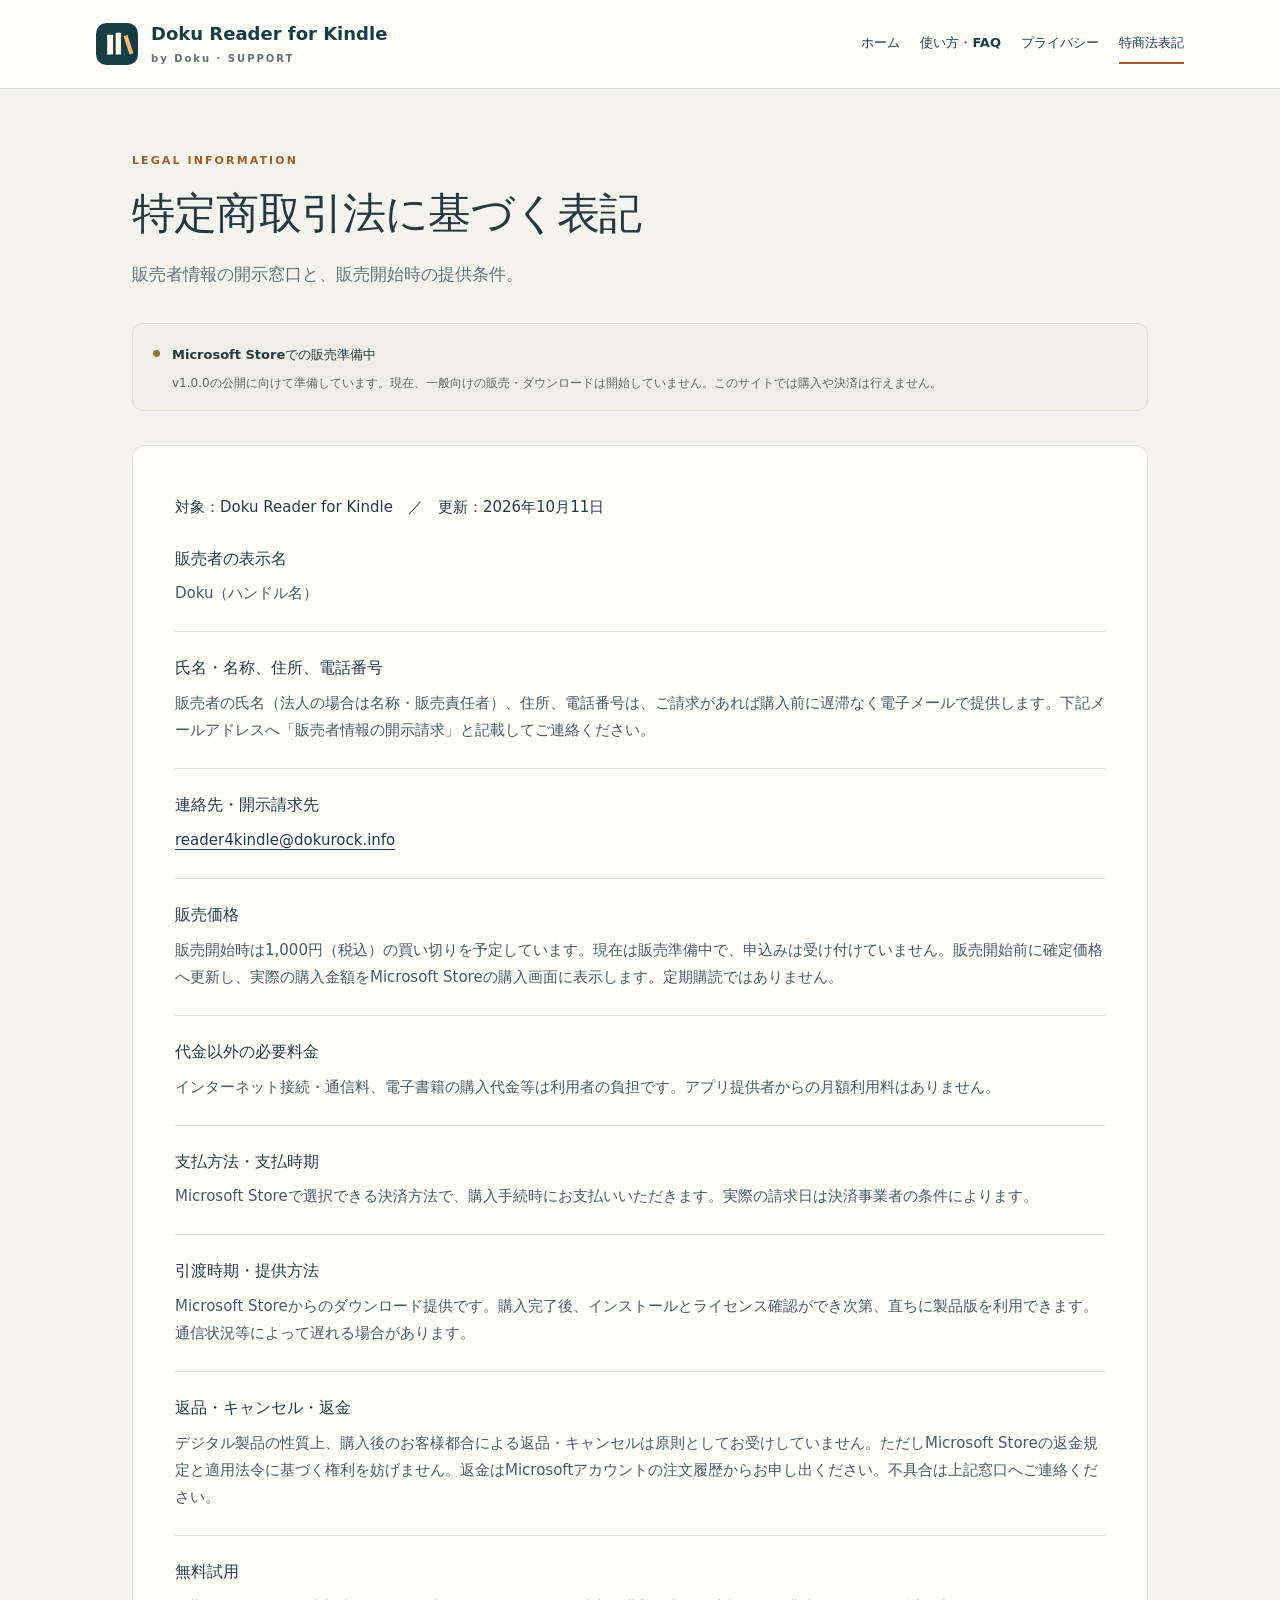
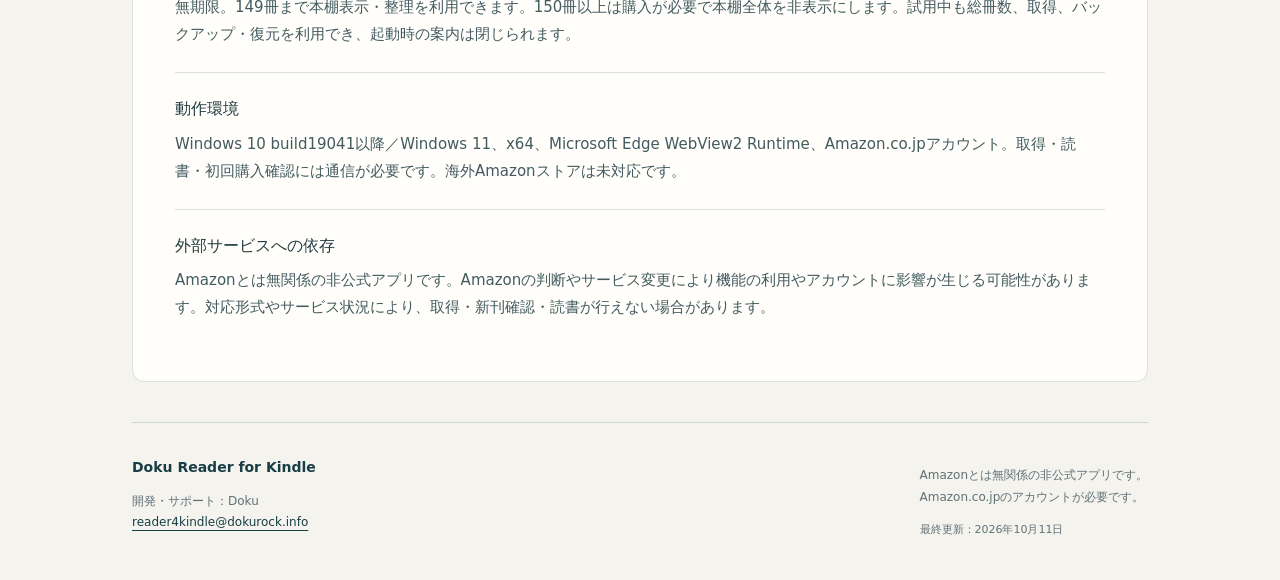
==== legal.html @ 06649411 "Publish Doku Reader for Kindle support site" ====
<!doctype html>
<html lang="ja"><head><meta charset="utf-8"><meta name="viewport" content="width=device-width,initial-scale=1"><meta name="description" content="Doku Reader for Kindleの使い方、無料試用、購入状態、バックアップ、お問い合わせについて。"><meta name="color-scheme" content="light"><meta http-equiv="Content-Security-Policy" content="default-src 'none'; style-src 'self'; img-src 'self'; base-uri 'none'; form-action 'none'; object-src 'none'"><title>特定商取引法に基づく表記 | Doku Reader for Kindle</title><link rel="icon" href="favicon.svg" type="image/svg+xml"><link rel="stylesheet" href="style.css"></head>
<body><a class="skip" href="#main">本文へ移動</a><header class="site-header"><div class="header-inner"><a class="brand" href="index.html"><img src="favicon.svg" width="42" height="42" alt=""><span>Doku Reader for Kindle<small>by Doku · SUPPORT</small></span></a><nav aria-label="サイト内"><a href="index.html">ホーム</a><a href="support.html">使い方・FAQ</a><a href="privacy.html">プライバシー</a><a href="legal.html" aria-current="page">特商法表記</a></nav></div></header>
<main id="main"><section class="page-heading"><p class="eyebrow">LEGAL INFORMATION</p><h1>特定商取引法に基づく表記</h1><p class="lead">販売者情報の開示窓口と、販売開始時の提供条件。</p></section><aside class="release-note"><span class="status-dot" aria-hidden="true"></span><div><strong>Microsoft Storeでの販売準備中</strong><p>v1.0.0の公開に向けて準備しています。現在、一般向けの販売・ダウンロードは開始していません。このサイトでは購入や決済は行えません。</p></div></aside><article class="article"><p>対象：Doku Reader for Kindle　／　更新：2026年10月11日</p>
<dl>
<dt>販売者の表示名</dt><dd>Doku（ハンドル名）</dd>
<dt>氏名・名称、住所、電話番号</dt><dd>販売者の氏名（法人の場合は名称・販売責任者）、住所、電話番号は、ご請求があれば購入前に遅滞なく電子メールで提供します。下記メールアドレスへ「販売者情報の開示請求」と記載してご連絡ください。</dd>
<dt>連絡先・開示請求先</dt><dd><a href="mailto:reader4kindle@dokurock.info">reader4kindle@dokurock.info</a></dd>
<dt>販売価格</dt><dd>販売開始時は1,000円（税込）の買い切りを予定しています。現在は販売準備中で、申込みは受け付けていません。販売開始前に確定価格へ更新し、実際の購入金額をMicrosoft Storeの購入画面に表示します。定期購読ではありません。</dd>
<dt>代金以外の必要料金</dt><dd>インターネット接続・通信料、電子書籍の購入代金等は利用者の負担です。アプリ提供者からの月額利用料はありません。</dd>
<dt>支払方法・支払時期</dt><dd>Microsoft Storeで選択できる決済方法で、購入手続時にお支払いいただきます。実際の請求日は決済事業者の条件によります。</dd>
<dt>引渡時期・提供方法</dt><dd>Microsoft Storeからのダウンロード提供です。購入完了後、インストールとライセンス確認ができ次第、直ちに製品版を利用できます。通信状況等によって遅れる場合があります。</dd>
<dt>返品・キャンセル・返金</dt><dd>デジタル製品の性質上、購入後のお客様都合による返品・キャンセルは原則としてお受けしていません。ただしMicrosoft Storeの返金規定と適用法令に基づく権利を妨げません。返金はMicrosoftアカウントの注文履歴からお申し出ください。不具合は上記窓口へご連絡ください。</dd>
<dt>無料試用</dt><dd>無期限。149冊まで本棚表示・整理を利用できます。150冊以上は購入が必要で本棚全体を非表示にします。試用中も総冊数、取得、バックアップ・復元を利用でき、起動時の案内は閉じられます。</dd>
<dt>動作環境</dt><dd>Windows 10 build19041以降／Windows 11、x64、Microsoft Edge WebView2 Runtime、Amazon.co.jpアカウント。取得・読書・初回購入確認には通信が必要です。海外Amazonストアは未対応です。</dd>
<dt>外部サービスへの依存</dt><dd>Amazonとは無関係の非公式アプリです。Amazonの判断やサービス変更により機能の利用やアカウントに影響が生じる可能性があります。対応形式やサービス状況により、取得・新刊確認・読書が行えない場合があります。</dd>
</dl>
</article></main>
<footer class="site-footer"><div><strong>Doku Reader for Kindle</strong><p>開発・サポート：Doku<br><a href="mailto:reader4kindle@dokurock.info">reader4kindle@dokurock.info</a></p></div><div><p>Amazonとは無関係の非公式アプリです。<br>Amazon.co.jpのアカウントが必要です。</p><small>最終更新：2026年10月11日</small></div></footer></body></html>
---- style.css ----
:root{font-family:"Yu Gothic UI","Meiryo",system-ui,sans-serif;color:#233b40;background:#f5f3ee;font-size:16px;font-synthesis:none;line-height:1.8;--ink:#183e45;--muted:#607176;--line:#dce1dc;--paper:#fffefa;--accent:#a45a24}*{box-sizing:border-box}body{margin:0}a{color:var(--ink);text-underline-offset:4px;overflow-wrap:anywhere}a:hover{color:var(--accent)}a:focus-visible,summary:focus-visible{outline:3px solid #bd6b20;outline-offset:5px}.skip{position:absolute;left:16px;top:-100px;background:white;padding:10px;z-index:10}.skip:focus{top:12px}.site-header{border-bottom:1px solid var(--line);background:var(--paper)}.header-inner{max-width:1160px;padding:22px 36px;margin:auto;display:flex;align-items:center;justify-content:space-between;gap:24px}.brand{display:flex;align-items:center;gap:13px;text-decoration:none;font-size:18px;font-weight:750;line-height:1.35;min-width:0}.brand img{flex:none}.brand small{display:block;font-size:10px;letter-spacing:2px;font-weight:600;color:var(--muted);margin-top:6px}nav{display:flex;flex-wrap:wrap;gap:6px 20px;font-size:13px;font-weight:650}nav a{text-decoration:none;padding:7px 0}nav a[aria-current=page]{border-bottom:2px solid var(--accent)}main{max-width:1088px;margin:auto;padding:62px 36px 40px}.page-heading{max-width:820px}.eyebrow{font-size:11px;font-weight:750;letter-spacing:2.1px;color:var(--accent);margin:0 0 12px}.page-heading h1{font-size:clamp(27px,4vw,43px);letter-spacing:-.8px;line-height:1.4;margin:0 0 16px;font-weight:750}.lead{font-size:17px;color:var(--muted);margin:0}.release-note{display:flex;gap:12px;align-items:flex-start;background:#efeee5;border:1px solid #dedfcf;border-radius:10px;padding:16px 20px;margin:34px 0}.release-note strong{font-size:13px}.release-note p{font-size:12px;line-height:1.7;margin:4px 0 0;color:#5d655c}.status-dot{width:7px;height:7px;background:#8a7837;border-radius:50%;flex:none;margin-top:10px}.intro-grid{display:grid;grid-template-columns:repeat(3,minmax(0,1fr));gap:18px;margin:30px 0 42px}.topic-card{display:flex;flex-direction:column;min-height:240px;padding:25px;background:var(--paper);border:1px solid var(--line);border-radius:12px;text-decoration:none;transition:border-color .15s,transform .15s}.topic-card:hover{border-color:#90a8a1;transform:translateY(-2px)}.card-number{font-size:12px;font-weight:650;color:#9b7651}.topic-card h2{font-size:20px;margin:17px 0 9px}.topic-card p{font-size:14px;color:var(--muted);margin:0 0 24px}.card-link{font-size:12px;font-weight:750;margin-top:auto;display:flex;justify-content:space-between}.content-panel{background:var(--paper);border:1px solid var(--line);border-radius:12px;padding:32px}.content-panel h2,.contact-panel h2{font-size:24px;line-height:1.5;margin:0 0 16px}.content-panel p:not(.eyebrow){font-size:15px;color:var(--muted)}.feature-tags{display:flex;flex-wrap:wrap;gap:8px;margin-top:22px}.feature-tags span{border:1px solid #d4dfd8;border-radius:5px;padding:4px 10px;font-size:12px;color:var(--ink)}.contact-panel{display:flex;flex-direction:column;align-items:flex-start;gap:12px;background:var(--ink);color:#fffaf0;border-radius:12px;padding:32px;margin-top:28px}.contact-panel .eyebrow{color:#eebd75}.contact-panel p:not(.eyebrow){font-size:14px;color:#c8d9d7;margin:0}.contact-link{font-size:16px;color:#fffaf0;padding:9px 0;font-weight:600}.contact-link:hover{color:#eebd75}.contact-link span{margin-left:12px}.service-note{padding:30px 0 0;font-size:13px;color:var(--muted)}.service-note h2{font-size:14px;color:var(--ink)}.site-footer{max-width:1016px;margin:0 auto;padding:32px 0 36px;border-top:1px solid #ced9d2;display:flex;justify-content:space-between;gap:32px;font-size:12px;color:var(--muted)}.site-footer strong{font-size:14px;color:var(--ink)}.site-footer p{margin:10px 0}.site-footer small{font-size:11px}.article{background:var(--paper);border:1px solid var(--line);border-radius:12px;padding:36px 42px;font-size:15px}.article h2{font-size:23px;line-height:1.5;margin:34px 0 14px;padding-top:8px}.article h2:first-child,.article section:first-child h2:first-child{margin-top:0}.article h3{font-size:17px;margin-top:26px}.article p{margin:12px 0}.article section+section{border-top:1px solid var(--line);margin-top:30px}.article section{scroll-margin-top:25px}.steps{padding-left:24px}.steps li{padding-left:6px;margin:20px 0}.steps li::marker{color:var(--accent);font-weight:bold}.steps p{color:var(--muted);margin-top:5px}.trial-grid{display:grid;grid-template-columns:1fr 1fr;gap:14px;margin:22px 0}.trial-grid>div{background:#f2f5ef;border-radius:8px;padding:20px}.trial-grid strong{display:block;font-size:22px;line-height:1.5}.trial-grid p{font-size:13px;color:var(--muted)}details{border-bottom:1px solid var(--line);padding:15px 0}summary{cursor:pointer;font-weight:650;padding:5px 0}details p{padding-left:18px;color:var(--muted)}.email{font-size:19px;font-weight:650}dt{font-weight:750;font-size:16px;margin:24px 0 7px;border-top:1px solid var(--line);padding-top:22px}dt:first-child{border:0;margin-top:0;padding-top:0}dd{margin:0;color:#435b60}dl{margin:24px 0}p,dd,li{overflow-wrap:anywhere}@media(max-width:950px){.header-inner{align-items:flex-start;flex-direction:column;gap:16px}.site-footer{margin:0 36px}}@media(max-width:650px){.header-inner{padding:20px}.brand{font-size:17px}nav{gap:4px 17px;font-size:12px}main{padding:38px 20px 24px}.page-heading h1{letter-spacing:-.3px}.lead{font-size:15px}.release-note{padding:14px;margin:25px 0}.intro-grid{grid-template-columns:1fr;gap:12px;margin-bottom:26px}.topic-card{min-height:0;padding:20px}.topic-card h2{margin-top:8px}.topic-card p{margin-bottom:16px}.content-panel,.contact-panel{padding:24px}.content-panel h2,.contact-panel h2{font-size:21px}.article{padding:24px 20px;font-size:14px}.article h2{font-size:21px}.trial-grid{grid-template-columns:1fr}.site-footer{margin:0 20px;flex-direction:column;gap:14px}.email,.contact-link{font-size:16px}}@media(prefers-reduced-motion:reduce){*{transition:none!important;scroll-behavior:auto!important}}
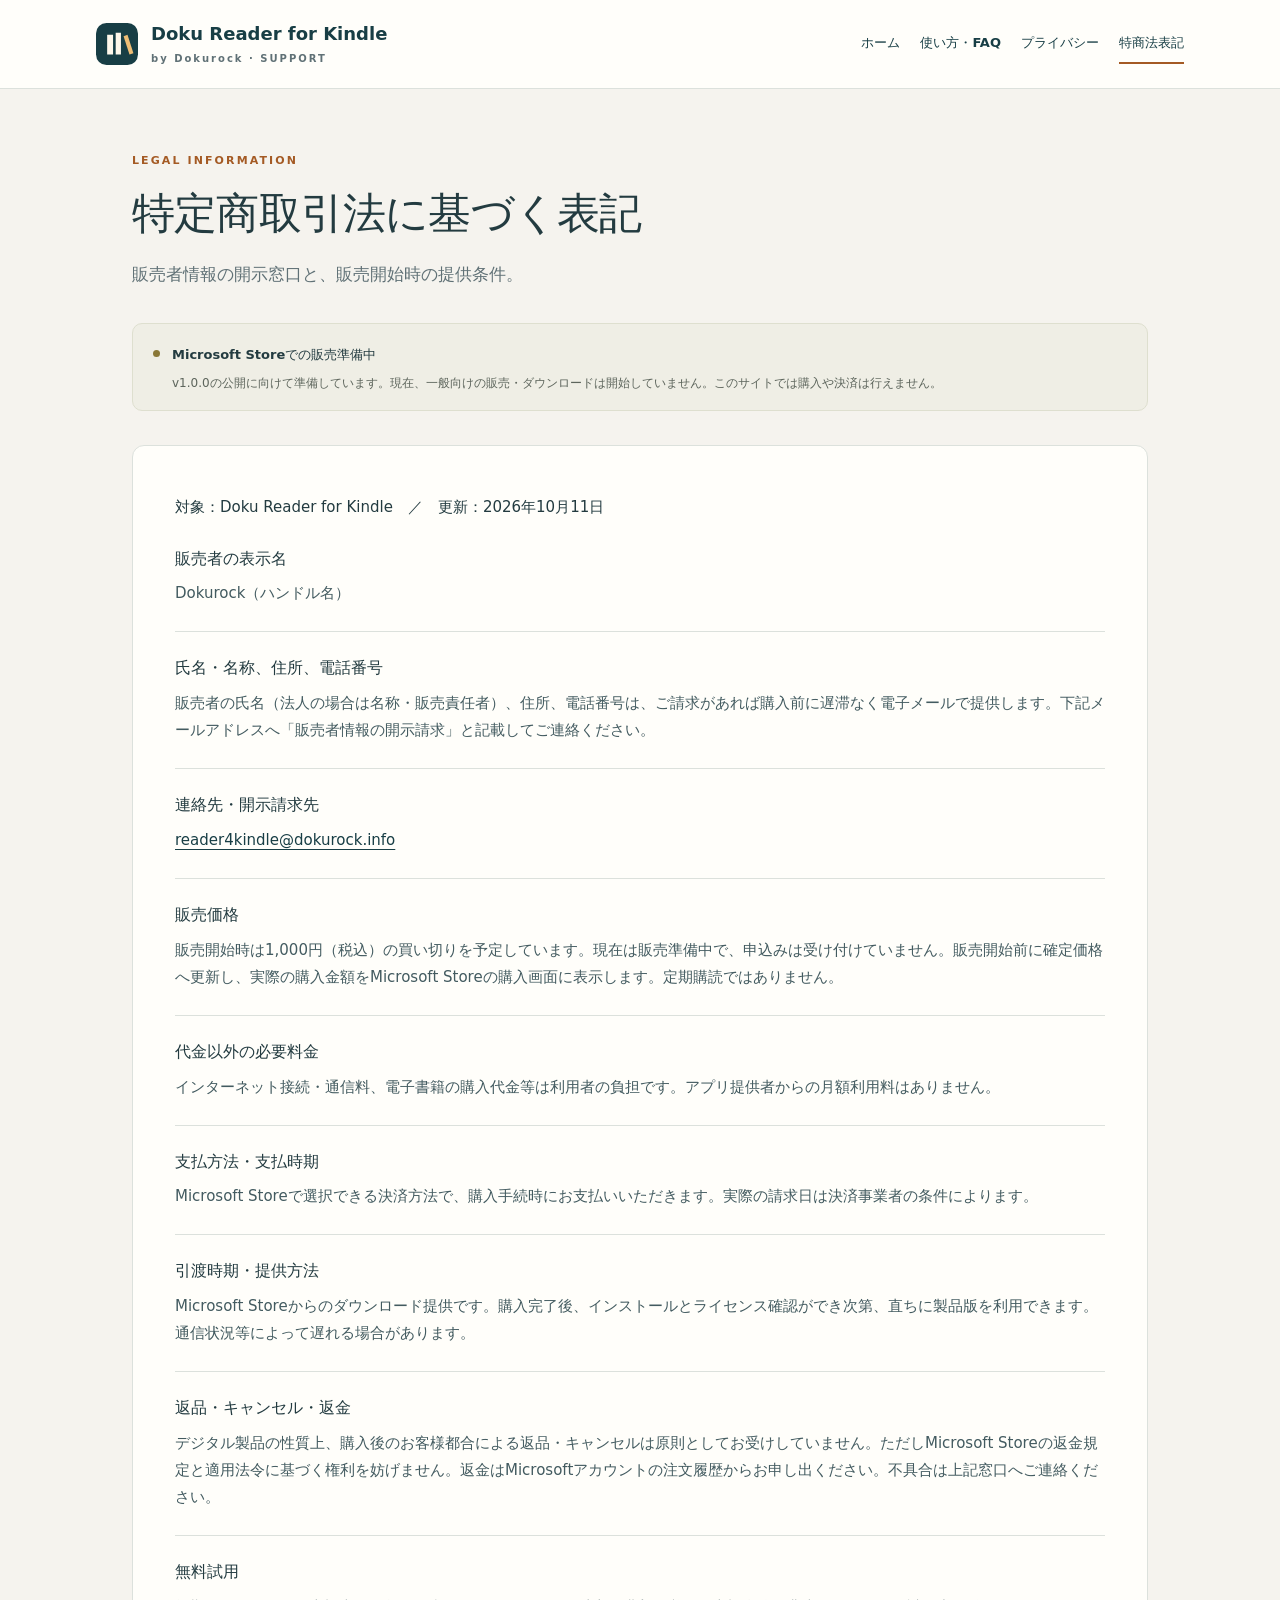
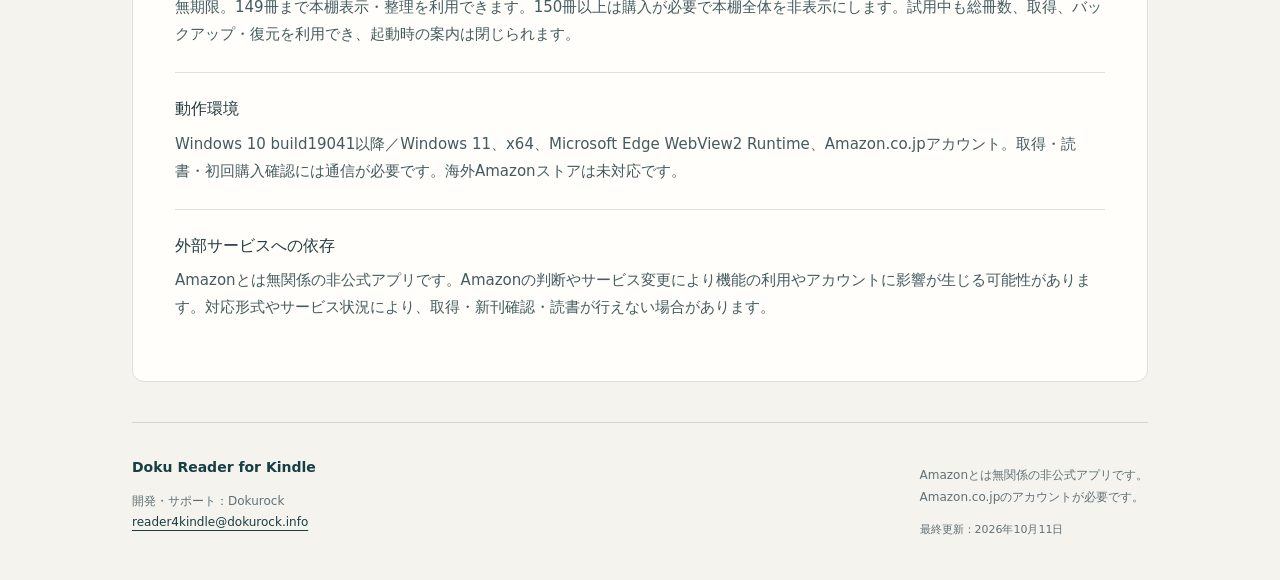
==== commit b8ca303a: "Align public publisher name with Dokurock Store registration" ====
--- a/legal.html
+++ b/legal.html
@@ -1,9 +1,9 @@
 <!doctype html>
 <html lang="ja"><head><meta charset="utf-8"><meta name="viewport" content="width=device-width,initial-scale=1"><meta name="description" content="Doku Reader for Kindleの使い方、無料試用、購入状態、バックアップ、お問い合わせについて。"><meta name="color-scheme" content="light"><meta http-equiv="Content-Security-Policy" content="default-src 'none'; style-src 'self'; img-src 'self'; base-uri 'none'; form-action 'none'; object-src 'none'"><title>特定商取引法に基づく表記 | Doku Reader for Kindle</title><link rel="icon" href="favicon.svg" type="image/svg+xml"><link rel="stylesheet" href="style.css"></head>
-<body><a class="skip" href="#main">本文へ移動</a><header class="site-header"><div class="header-inner"><a class="brand" href="index.html"><img src="favicon.svg" width="42" height="42" alt=""><span>Doku Reader for Kindle<small>by Doku · SUPPORT</small></span></a><nav aria-label="サイト内"><a href="index.html">ホーム</a><a href="support.html">使い方・FAQ</a><a href="privacy.html">プライバシー</a><a href="legal.html" aria-current="page">特商法表記</a></nav></div></header>
+<body><a class="skip" href="#main">本文へ移動</a><header class="site-header"><div class="header-inner"><a class="brand" href="index.html"><img src="favicon.svg" width="42" height="42" alt=""><span>Doku Reader for Kindle<small>by Dokurock · SUPPORT</small></span></a><nav aria-label="サイト内"><a href="index.html">ホーム</a><a href="support.html">使い方・FAQ</a><a href="privacy.html">プライバシー</a><a href="legal.html" aria-current="page">特商法表記</a></nav></div></header>
 <main id="main"><section class="page-heading"><p class="eyebrow">LEGAL INFORMATION</p><h1>特定商取引法に基づく表記</h1><p class="lead">販売者情報の開示窓口と、販売開始時の提供条件。</p></section><aside class="release-note"><span class="status-dot" aria-hidden="true"></span><div><strong>Microsoft Storeでの販売準備中</strong><p>v1.0.0の公開に向けて準備しています。現在、一般向けの販売・ダウンロードは開始していません。このサイトでは購入や決済は行えません。</p></div></aside><article class="article"><p>対象：Doku Reader for Kindle　／　更新：2026年10月11日</p>
 <dl>
-<dt>販売者の表示名</dt><dd>Doku（ハンドル名）</dd>
+<dt>販売者の表示名</dt><dd>Dokurock（ハンドル名）</dd>
 <dt>氏名・名称、住所、電話番号</dt><dd>販売者の氏名（法人の場合は名称・販売責任者）、住所、電話番号は、ご請求があれば購入前に遅滞なく電子メールで提供します。下記メールアドレスへ「販売者情報の開示請求」と記載してご連絡ください。</dd>
 <dt>連絡先・開示請求先</dt><dd><a href="mailto:reader4kindle@dokurock.info">reader4kindle@dokurock.info</a></dd>
 <dt>販売価格</dt><dd>販売開始時は1,000円（税込）の買い切りを予定しています。現在は販売準備中で、申込みは受け付けていません。販売開始前に確定価格へ更新し、実際の購入金額をMicrosoft Storeの購入画面に表示します。定期購読ではありません。</dd>
@@ -16,4 +16,4 @@
 <dt>外部サービスへの依存</dt><dd>Amazonとは無関係の非公式アプリです。Amazonの判断やサービス変更により機能の利用やアカウントに影響が生じる可能性があります。対応形式やサービス状況により、取得・新刊確認・読書が行えない場合があります。</dd>
 </dl>
 </article></main>
-<footer class="site-footer"><div><strong>Doku Reader for Kindle</strong><p>開発・サポート：Doku<br><a href="mailto:reader4kindle@dokurock.info">reader4kindle@dokurock.info</a></p></div><div><p>Amazonとは無関係の非公式アプリです。<br>Amazon.co.jpのアカウントが必要です。</p><small>最終更新：2026年10月11日</small></div></footer></body></html>
+<footer class="site-footer"><div><strong>Doku Reader for Kindle</strong><p>開発・サポート：Dokurock<br><a href="mailto:reader4kindle@dokurock.info">reader4kindle@dokurock.info</a></p></div><div><p>Amazonとは無関係の非公式アプリです。<br>Amazon.co.jpのアカウントが必要です。</p><small>最終更新：2026年10月11日</small></div></footer></body></html>
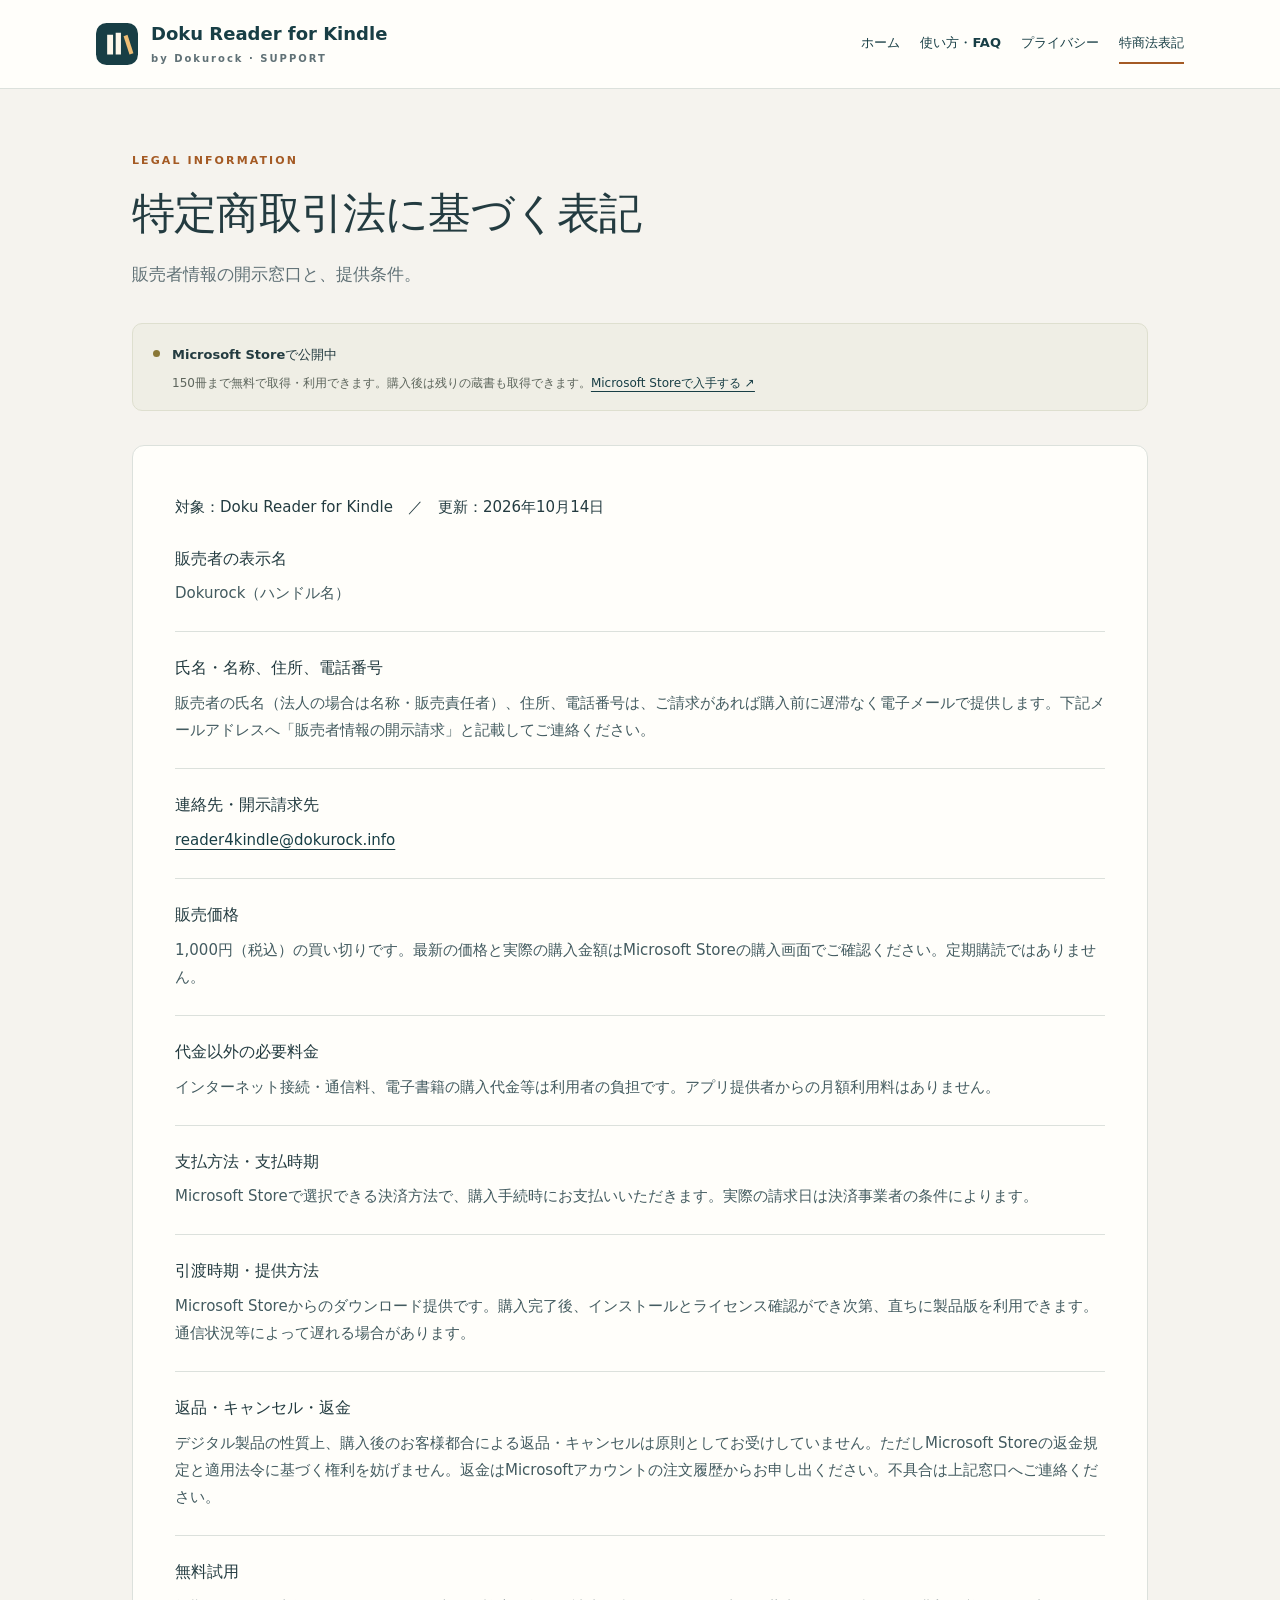
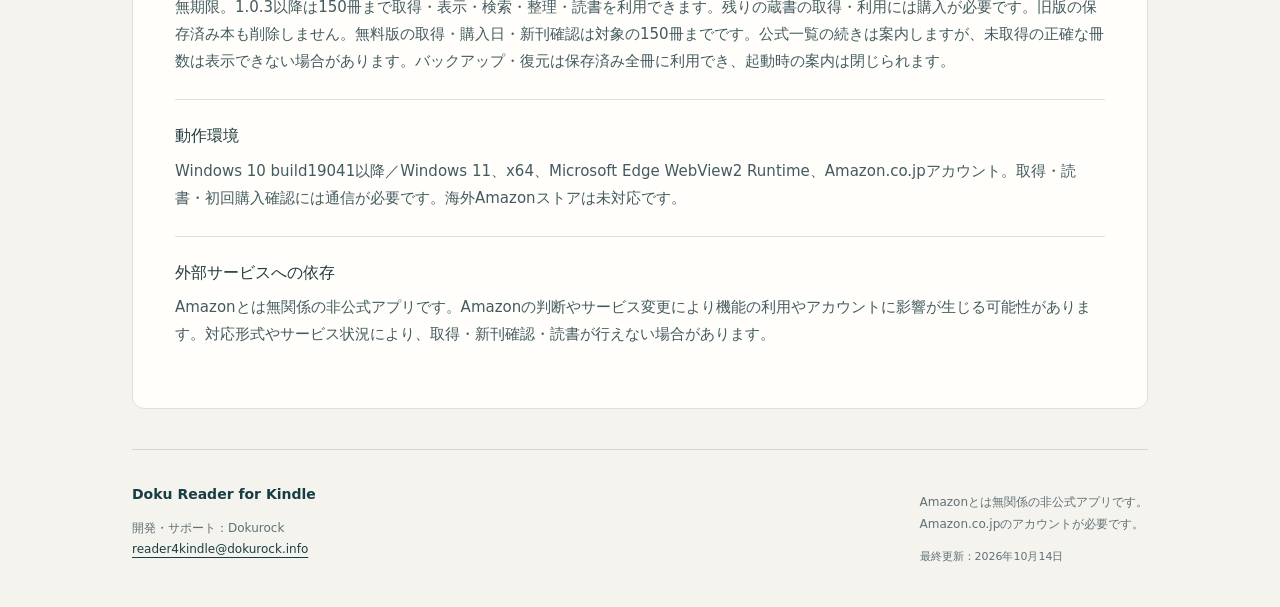
==== commit fa2c33e9: "Introduce six bookshelf benefits and Microsoft Store download links" ====
--- a/legal.html
+++ b/legal.html
@@ -1,19 +1,19 @@
 <!doctype html>
 <html lang="ja"><head><meta charset="utf-8"><meta name="viewport" content="width=device-width,initial-scale=1"><meta name="description" content="Doku Reader for Kindleの使い方、無料試用、購入状態、バックアップ、お問い合わせについて。"><meta name="color-scheme" content="light"><meta http-equiv="Content-Security-Policy" content="default-src 'none'; style-src 'self'; img-src 'self'; base-uri 'none'; form-action 'none'; object-src 'none'"><title>特定商取引法に基づく表記 | Doku Reader for Kindle</title><link rel="icon" href="favicon.svg" type="image/svg+xml"><link rel="stylesheet" href="style.css"></head>
 <body><a class="skip" href="#main">本文へ移動</a><header class="site-header"><div class="header-inner"><a class="brand" href="index.html"><img src="favicon.svg" width="42" height="42" alt=""><span>Doku Reader for Kindle<small>by Dokurock · SUPPORT</small></span></a><nav aria-label="サイト内"><a href="index.html">ホーム</a><a href="support.html">使い方・FAQ</a><a href="privacy.html">プライバシー</a><a href="legal.html" aria-current="page">特商法表記</a></nav></div></header>
-<main id="main"><section class="page-heading"><p class="eyebrow">LEGAL INFORMATION</p><h1>特定商取引法に基づく表記</h1><p class="lead">販売者情報の開示窓口と、販売開始時の提供条件。</p></section><aside class="release-note"><span class="status-dot" aria-hidden="true"></span><div><strong>Microsoft Storeでの販売準備中</strong><p>v1.0.0の公開に向けて準備しています。現在、一般向けの販売・ダウンロードは開始していません。このサイトでは購入や決済は行えません。</p></div></aside><article class="article"><p>対象：Doku Reader for Kindle　／　更新：2026年10月11日</p>
+<main id="main"><section class="page-heading"><p class="eyebrow">LEGAL INFORMATION</p><h1>特定商取引法に基づく表記</h1><p class="lead">販売者情報の開示窓口と、提供条件。</p></section><aside class="release-note"><span class="status-dot" aria-hidden="true"></span><div><strong>Microsoft Storeで公開中</strong><p>150冊まで無料で取得・利用できます。購入後は残りの蔵書も取得できます。<a href="https://apps.microsoft.com/detail/9N5Q21WB8VS9?hl=ja-JP&amp;gl=JP">Microsoft Storeで入手する ↗</a></p></div></aside><article class="article"><p>対象：Doku Reader for Kindle　／　更新：2026年10月14日</p>
 <dl>
 <dt>販売者の表示名</dt><dd>Dokurock（ハンドル名）</dd>
 <dt>氏名・名称、住所、電話番号</dt><dd>販売者の氏名（法人の場合は名称・販売責任者）、住所、電話番号は、ご請求があれば購入前に遅滞なく電子メールで提供します。下記メールアドレスへ「販売者情報の開示請求」と記載してご連絡ください。</dd>
 <dt>連絡先・開示請求先</dt><dd><a href="mailto:reader4kindle@dokurock.info">reader4kindle@dokurock.info</a></dd>
-<dt>販売価格</dt><dd>販売開始時は1,000円（税込）の買い切りを予定しています。現在は販売準備中で、申込みは受け付けていません。販売開始前に確定価格へ更新し、実際の購入金額をMicrosoft Storeの購入画面に表示します。定期購読ではありません。</dd>
+<dt>販売価格</dt><dd>1,000円（税込）の買い切りです。最新の価格と実際の購入金額はMicrosoft Storeの購入画面でご確認ください。定期購読ではありません。</dd>
 <dt>代金以外の必要料金</dt><dd>インターネット接続・通信料、電子書籍の購入代金等は利用者の負担です。アプリ提供者からの月額利用料はありません。</dd>
 <dt>支払方法・支払時期</dt><dd>Microsoft Storeで選択できる決済方法で、購入手続時にお支払いいただきます。実際の請求日は決済事業者の条件によります。</dd>
 <dt>引渡時期・提供方法</dt><dd>Microsoft Storeからのダウンロード提供です。購入完了後、インストールとライセンス確認ができ次第、直ちに製品版を利用できます。通信状況等によって遅れる場合があります。</dd>
 <dt>返品・キャンセル・返金</dt><dd>デジタル製品の性質上、購入後のお客様都合による返品・キャンセルは原則としてお受けしていません。ただしMicrosoft Storeの返金規定と適用法令に基づく権利を妨げません。返金はMicrosoftアカウントの注文履歴からお申し出ください。不具合は上記窓口へご連絡ください。</dd>
-<dt>無料試用</dt><dd>無期限。149冊まで本棚表示・整理を利用できます。150冊以上は購入が必要で本棚全体を非表示にします。試用中も総冊数、取得、バックアップ・復元を利用でき、起動時の案内は閉じられます。</dd>
+<dt>無料試用</dt><dd>無期限。1.0.3以降は150冊まで取得・表示・検索・整理・読書を利用できます。残りの蔵書の取得・利用には購入が必要です。旧版の保存済み本も削除しません。無料版の取得・購入日・新刊確認は対象の150冊までです。公式一覧の続きは案内しますが、未取得の正確な冊数は表示できない場合があります。バックアップ・復元は保存済み全冊に利用でき、起動時の案内は閉じられます。</dd>
 <dt>動作環境</dt><dd>Windows 10 build19041以降／Windows 11、x64、Microsoft Edge WebView2 Runtime、Amazon.co.jpアカウント。取得・読書・初回購入確認には通信が必要です。海外Amazonストアは未対応です。</dd>
 <dt>外部サービスへの依存</dt><dd>Amazonとは無関係の非公式アプリです。Amazonの判断やサービス変更により機能の利用やアカウントに影響が生じる可能性があります。対応形式やサービス状況により、取得・新刊確認・読書が行えない場合があります。</dd>
 </dl>
 </article></main>
-<footer class="site-footer"><div><strong>Doku Reader for Kindle</strong><p>開発・サポート：Dokurock<br><a href="mailto:reader4kindle@dokurock.info">reader4kindle@dokurock.info</a></p></div><div><p>Amazonとは無関係の非公式アプリです。<br>Amazon.co.jpのアカウントが必要です。</p><small>最終更新：2026年10月11日</small></div></footer></body></html>
+<footer class="site-footer"><div><strong>Doku Reader for Kindle</strong><p>開発・サポート：Dokurock<br><a href="mailto:reader4kindle@dokurock.info">reader4kindle@dokurock.info</a></p></div><div><p>Amazonとは無関係の非公式アプリです。<br>Amazon.co.jpのアカウントが必要です。</p><small>最終更新：2026年10月14日</small></div></footer></body></html>
--- a/style.css
+++ b/style.css
@@ -1 +1,7 @@
 :root{font-family:"Yu Gothic UI","Meiryo",system-ui,sans-serif;color:#233b40;background:#f5f3ee;font-size:16px;font-synthesis:none;line-height:1.8;--ink:#183e45;--muted:#607176;--line:#dce1dc;--paper:#fffefa;--accent:#a45a24}*{box-sizing:border-box}body{margin:0}a{color:var(--ink);text-underline-offset:4px;overflow-wrap:anywhere}a:hover{color:var(--accent)}a:focus-visible,summary:focus-visible{outline:3px solid #bd6b20;outline-offset:5px}.skip{position:absolute;left:16px;top:-100px;background:white;padding:10px;z-index:10}.skip:focus{top:12px}.site-header{border-bottom:1px solid var(--line);background:var(--paper)}.header-inner{max-width:1160px;padding:22px 36px;margin:auto;display:flex;align-items:center;justify-content:space-between;gap:24px}.brand{display:flex;align-items:center;gap:13px;text-decoration:none;font-size:18px;font-weight:750;line-height:1.35;min-width:0}.brand img{flex:none}.brand small{display:block;font-size:10px;letter-spacing:2px;font-weight:600;color:var(--muted);margin-top:6px}nav{display:flex;flex-wrap:wrap;gap:6px 20px;font-size:13px;font-weight:650}nav a{text-decoration:none;padding:7px 0}nav a[aria-current=page]{border-bottom:2px solid var(--accent)}main{max-width:1088px;margin:auto;padding:62px 36px 40px}.page-heading{max-width:820px}.eyebrow{font-size:11px;font-weight:750;letter-spacing:2.1px;color:var(--accent);margin:0 0 12px}.page-heading h1{font-size:clamp(27px,4vw,43px);letter-spacing:-.8px;line-height:1.4;margin:0 0 16px;font-weight:750}.lead{font-size:17px;color:var(--muted);margin:0}.release-note{display:flex;gap:12px;align-items:flex-start;background:#efeee5;border:1px solid #dedfcf;border-radius:10px;padding:16px 20px;margin:34px 0}.release-note strong{font-size:13px}.release-note p{font-size:12px;line-height:1.7;margin:4px 0 0;color:#5d655c}.status-dot{width:7px;height:7px;background:#8a7837;border-radius:50%;flex:none;margin-top:10px}.intro-grid{display:grid;grid-template-columns:repeat(3,minmax(0,1fr));gap:18px;margin:30px 0 42px}.topic-card{display:flex;flex-direction:column;min-height:240px;padding:25px;background:var(--paper);border:1px solid var(--line);border-radius:12px;text-decoration:none;transition:border-color .15s,transform .15s}.topic-card:hover{border-color:#90a8a1;transform:translateY(-2px)}.card-number{font-size:12px;font-weight:650;color:#9b7651}.topic-card h2{font-size:20px;margin:17px 0 9px}.topic-card p{font-size:14px;color:var(--muted);margin:0 0 24px}.card-link{font-size:12px;font-weight:750;margin-top:auto;display:flex;justify-content:space-between}.content-panel{background:var(--paper);border:1px solid var(--line);border-radius:12px;padding:32px}.content-panel h2,.contact-panel h2{font-size:24px;line-height:1.5;margin:0 0 16px}.content-panel p:not(.eyebrow){font-size:15px;color:var(--muted)}.feature-tags{display:flex;flex-wrap:wrap;gap:8px;margin-top:22px}.feature-tags span{border:1px solid #d4dfd8;border-radius:5px;padding:4px 10px;font-size:12px;color:var(--ink)}.contact-panel{display:flex;flex-direction:column;align-items:flex-start;gap:12px;background:var(--ink);color:#fffaf0;border-radius:12px;padding:32px;margin-top:28px}.contact-panel .eyebrow{color:#eebd75}.contact-panel p:not(.eyebrow){font-size:14px;color:#c8d9d7;margin:0}.contact-link{font-size:16px;color:#fffaf0;padding:9px 0;font-weight:600}.contact-link:hover{color:#eebd75}.contact-link span{margin-left:12px}.service-note{padding:30px 0 0;font-size:13px;color:var(--muted)}.service-note h2{font-size:14px;color:var(--ink)}.site-footer{max-width:1016px;margin:0 auto;padding:32px 0 36px;border-top:1px solid #ced9d2;display:flex;justify-content:space-between;gap:32px;font-size:12px;color:var(--muted)}.site-footer strong{font-size:14px;color:var(--ink)}.site-footer p{margin:10px 0}.site-footer small{font-size:11px}.article{background:var(--paper);border:1px solid var(--line);border-radius:12px;padding:36px 42px;font-size:15px}.article h2{font-size:23px;line-height:1.5;margin:34px 0 14px;padding-top:8px}.article h2:first-child,.article section:first-child h2:first-child{margin-top:0}.article h3{font-size:17px;margin-top:26px}.article p{margin:12px 0}.article section+section{border-top:1px solid var(--line);margin-top:30px}.article section{scroll-margin-top:25px}.steps{padding-left:24px}.steps li{padding-left:6px;margin:20px 0}.steps li::marker{color:var(--accent);font-weight:bold}.steps p{color:var(--muted);margin-top:5px}.trial-grid{display:grid;grid-template-columns:1fr 1fr;gap:14px;margin:22px 0}.trial-grid>div{background:#f2f5ef;border-radius:8px;padding:20px}.trial-grid strong{display:block;font-size:22px;line-height:1.5}.trial-grid p{font-size:13px;color:var(--muted)}details{border-bottom:1px solid var(--line);padding:15px 0}summary{cursor:pointer;font-weight:650;padding:5px 0}details p{padding-left:18px;color:var(--muted)}.email{font-size:19px;font-weight:650}dt{font-weight:750;font-size:16px;margin:24px 0 7px;border-top:1px solid var(--line);padding-top:22px}dt:first-child{border:0;margin-top:0;padding-top:0}dd{margin:0;color:#435b60}dl{margin:24px 0}p,dd,li{overflow-wrap:anywhere}@media(max-width:950px){.header-inner{align-items:flex-start;flex-direction:column;gap:16px}.site-footer{margin:0 36px}}@media(max-width:650px){.header-inner{padding:20px}.brand{font-size:17px}nav{gap:4px 17px;font-size:12px}main{padding:38px 20px 24px}.page-heading h1{letter-spacing:-.3px}.lead{font-size:15px}.release-note{padding:14px;margin:25px 0}.intro-grid{grid-template-columns:1fr;gap:12px;margin-bottom:26px}.topic-card{min-height:0;padding:20px}.topic-card h2{margin-top:8px}.topic-card p{margin-bottom:16px}.content-panel,.contact-panel{padding:24px}.content-panel h2,.contact-panel h2{font-size:21px}.article{padding:24px 20px;font-size:14px}.article h2{font-size:21px}.trial-grid{grid-template-columns:1fr}.site-footer{margin:0 20px;flex-direction:column;gap:14px}.email,.contact-link{font-size:16px}}@media(prefers-reduced-motion:reduce){*{transition:none!important;scroll-behavior:auto!important}}
+
+/* Product introduction: local styles, no external fonts or scripts. */
+.landing{--accent:#ad4d28;background:#f7f5ef}.landing .header-inner{max-width:1280px;padding:22px 36px}.landing main{max-width:1280px;padding:66px 36px 40px}.landing .site-footer{max-width:1208px}.landing .nav-store{border:1px solid #c6d3cc;border-radius:6px;padding:7px 12px}.hero{display:grid;grid-template-columns:1.03fr 1fr;gap:42px;align-items:center}.hero-copy h1{font-size:clamp(34px,3.8vw,49px);letter-spacing:-1.4px;line-height:1.42;margin:18px 0 22px}.hero-copy h1 em{font-style:normal;color:var(--ink)}.hero-lead{font-size:21px;font-weight:650;line-height:1.8;margin:0 0 16px}.hero-description{font-size:14px;color:var(--muted);max-width:430px;margin:0 0 26px}.store-button{display:inline-flex;align-items:center;justify-content:center;gap:15px;min-height:68px;padding:12px 20px;background:var(--ink);color:#fff;border-radius:7px;font-size:16px;font-weight:700;text-decoration:none;line-height:1.5;box-shadow:0 5px 0 #0e2b31;transition:background .15s}.store-button:hover{background:#285d65;color:#fff}.store-button small{display:block;font-size:11px;font-weight:500;margin-bottom:2px;letter-spacing:.3px}.store-mark{font-size:34px;line-height:1}.cta-note{font-size:12px;margin:16px 0 3px;color:#526769}.unofficial{font-size:11px;color:var(--muted);margin:0}.shelf-figure{margin:0;min-width:0}.shelf-illustration{background:#173740;color:#f6f5eb;border:1px solid #2e5056;border-radius:14px;box-shadow:14px 18px 0 #e4e7de,0 15px 45px #233b401c;padding:23px}.mock-title{display:flex;align-items:center;gap:10px;font-size:16px}.mock-logo{font-size:23px;color:#e5bb77}.mock-local{font-size:10px;color:#b8cdc9;margin-left:auto}.mock-filters{display:flex;gap:7px;flex-wrap:wrap;margin:20px 0;font-size:11px}.mock-filters span{border:1px solid #57736f;border-radius:4px;padding:4px 10px}.mock-filters .selected{background:#edf0e5;color:#183e45;border-color:#edf0e5}.mock-work{display:flex;gap:20px;padding:18px 0;border-top:1px solid #41606a}.mock-cover{width:94px;min-height:135px;flex:none;display:flex;flex-direction:column;justify-content:space-between;padding:12px 10px;border-left:5px solid #ffffff26;box-shadow:3px 4px 0 #0a2229}.mock-cover span,.mock-cover small{font-size:8px;letter-spacing:1px}.mock-cover strong{font-size:20px;line-height:1.45;font-family:"Yu Mincho","Hiragino Mincho ProN",serif;letter-spacing:1px}.cover-sea{background:#659995;color:#fffdec}.cover-clay{background:#c99977;color:#2d3430}.mock-info{min-width:0;flex:1}.mock-info h2{font-size:18px;line-height:1.4;margin:9px 0 4px;color:#fff}.mock-info p{font-size:11px;margin:0 0 8px;color:#c5d4cf}.mock-status{font-size:10px;border-radius:3px;padding:3px 7px;font-weight:650}.status-new{background:#f1c58e;color:#583719}.status-done{background:#c6dfbd;color:#25432f}.favorite-star{color:#efc260;margin-left:7px}.mock-category{font-size:10px;color:#c9dcd5}.mock-volumes{display:flex;gap:5px;margin-top:10px}.mock-volumes i{font-size:9px;display:grid;place-items:center;border:1px solid #6c8985;width:23px;height:29px;font-style:normal;border-radius:2px}.mock-foot{display:flex;justify-content:space-between;gap:12px;border-top:1px solid #41606a;padding-top:15px;margin-top:5px;font-size:10px;color:#bcd1c9}.mock-foot strong{color:#f1d4a7;font-size:11px}.shelf-figure figcaption{font-size:10px;color:var(--muted);margin:24px 8px 0}.feature-strip{display:flex;justify-content:space-between;gap:12px;flex-wrap:wrap;border-top:1px solid #cdd6cf;border-bottom:1px solid #cdd6cf;padding:18px 8px;margin:65px 0 0;font-size:12px;font-weight:700;letter-spacing:1px;color:#4d6669}.features-section,.start-section{padding:76px 0 0;scroll-margin-top:25px}.section-intro h2{font-size:clamp(27px,3vw,37px);line-height:1.5;letter-spacing:-.6px;margin:10px 0 16px}.section-intro>p:last-child{font-size:15px;color:var(--muted);line-height:1.9}.benefit-grid{display:grid;grid-template-columns:repeat(2,minmax(0,1fr));gap:0 64px;margin-top:32px}.benefit{border-top:1px solid #ccd7ce;padding:28px 0 32px}.benefit-number{font-size:10px;font-weight:750;letter-spacing:1.6px;color:var(--accent)}.benefit .pain{font-size:13px;color:var(--muted);margin:13px 0 4px}.benefit h3{font-size:25px;line-height:1.5;margin:0 0 12px;letter-spacing:-.5px}.benefit>p:not(.pain){font-size:14px;color:#4b6265;line-height:1.9;max-width:510px;margin:8px 0}.benefit .feature-note{font-size:11px!important;color:#687977!important;line-height:1.8!important}.benefit a,.benefit-example{display:inline-block;font-size:12px;margin-top:10px;color:var(--accent);font-weight:650}.benefit-example{background:#eceee3;color:#49645d;padding:5px 10px;border-radius:3px}.start-section{border-top:1px solid #ccd7ce;margin-top:30px}.start-steps{list-style:none;display:grid;grid-template-columns:repeat(3,minmax(0,1fr));gap:32px;padding:0;margin:32px 0}.start-steps li{border-top:2px solid #315b5e;padding:19px 0}.start-steps span{color:var(--accent);font-size:12px;font-weight:750}.start-steps h3{font-size:20px;margin:8px 0}.start-steps p{font-size:14px;color:var(--muted);margin:0}.backup-note{background:#e8ece2;padding:17px 22px;font-size:13px;border-left:3px solid #789888}.backup-note strong{margin-right:8px}.download-section{display:grid;grid-template-columns:1.1fr 1fr;gap:30px;align-items:center;padding:44px;background:#173e45;color:#fff9ea;border-radius:12px;margin-top:65px}.download-section .eyebrow{color:#f1bd87}.download-section h2{font-size:31px;line-height:1.55;margin:8px 0 16px;letter-spacing:-.5px}.download-section p:not(.eyebrow){font-size:13px;color:#c6d9d2;line-height:1.9}.download-section .price{display:flex;flex-wrap:wrap;gap:12px;align-items:baseline;margin:22px 0 0}.price strong{font-size:31px;color:#fff6e8;line-height:1.4}.price span{font-size:11px}.download-action{justify-self:end}.download-action .store-button{background:#fff4df;color:#183e45;box-shadow:0 5px 0 #bca17d}.download-action .store-button:hover{background:#efddbb}.download-action>p{font-size:10px!important;margin:20px 0 12px}.guide-link{color:#f1d4a7;font-size:12px}.guide-link:hover{color:#fff}.landing .service-note{padding-top:35px}.landing .service-note p{font-size:12px}.landing .site-footer nav{font-size:12px}.landing .site-footer small{font-size:11px}
+@media(max-width:1100px){.landing .header-inner{align-items:flex-start;flex-direction:column;gap:14px}.hero{gap:27px}.hero-copy h1{font-size:37px}.hero-lead{font-size:18px}.shelf-illustration{padding:18px}.mock-work{gap:14px}.mock-cover{width:80px}.benefit-grid{gap:0 35px}.benefit h3{font-size:22px}.download-section{padding:30px}.download-section h2{font-size:28px}}
+@media(max-width:800px){.hero{grid-template-columns:1fr;gap:42px}.hero-copy{max-width:580px}.hero-copy h1{font-size:clamp(31px,6vw,45px)}.hero-description{max-width:520px}.shelf-figure{max-width:540px;width:100%;justify-self:center}.feature-strip{margin-top:48px;justify-content:center;gap:10px 24px}.download-section{grid-template-columns:1fr;gap:28px}.download-action{justify-self:start}.landing .site-footer{margin:0 36px}.mock-work{gap:20px}.mock-cover{width:94px}.mock-info h2{font-size:19px}}
+@media(max-width:600px){.landing .header-inner{padding:19px 20px}.landing main{padding:40px 20px 24px}.landing nav{gap:6px 16px}.landing .nav-store{padding:5px 9px}.hero-copy h1{letter-spacing:-.9px}.hero-lead{font-size:18px}.hero-description{font-size:13px}.store-button{font-size:15px;padding:12px 16px;gap:12px}.shelf-illustration{padding:16px;box-shadow:8px 10px 0 #e4e7de}.mock-local{font-size:8px}.mock-work{gap:13px}.mock-cover{width:80px;min-height:127px}.mock-cover strong{font-size:18px}.mock-info h2{font-size:17px}.mock-foot{flex-direction:column;gap:3px}.shelf-figure figcaption{margin:18px 2px 0}.benefit-grid{grid-template-columns:1fr;gap:0}.features-section,.start-section{padding-top:45px}.benefit h3{font-size:23px}.start-steps{grid-template-columns:1fr;gap:8px}.start-steps li{padding:15px 0}.start-steps h3{display:inline-block;margin:0 0 8px 12px}.start-steps p{margin-left:20px}.download-section{padding:26px 22px;margin-top:45px}.download-section h2{font-size:25px}.download-action{min-width:0}.download-action .store-button{font-size:13px;gap:10px}.landing .site-footer{margin:0 20px}.desktop-break{display:none}}
